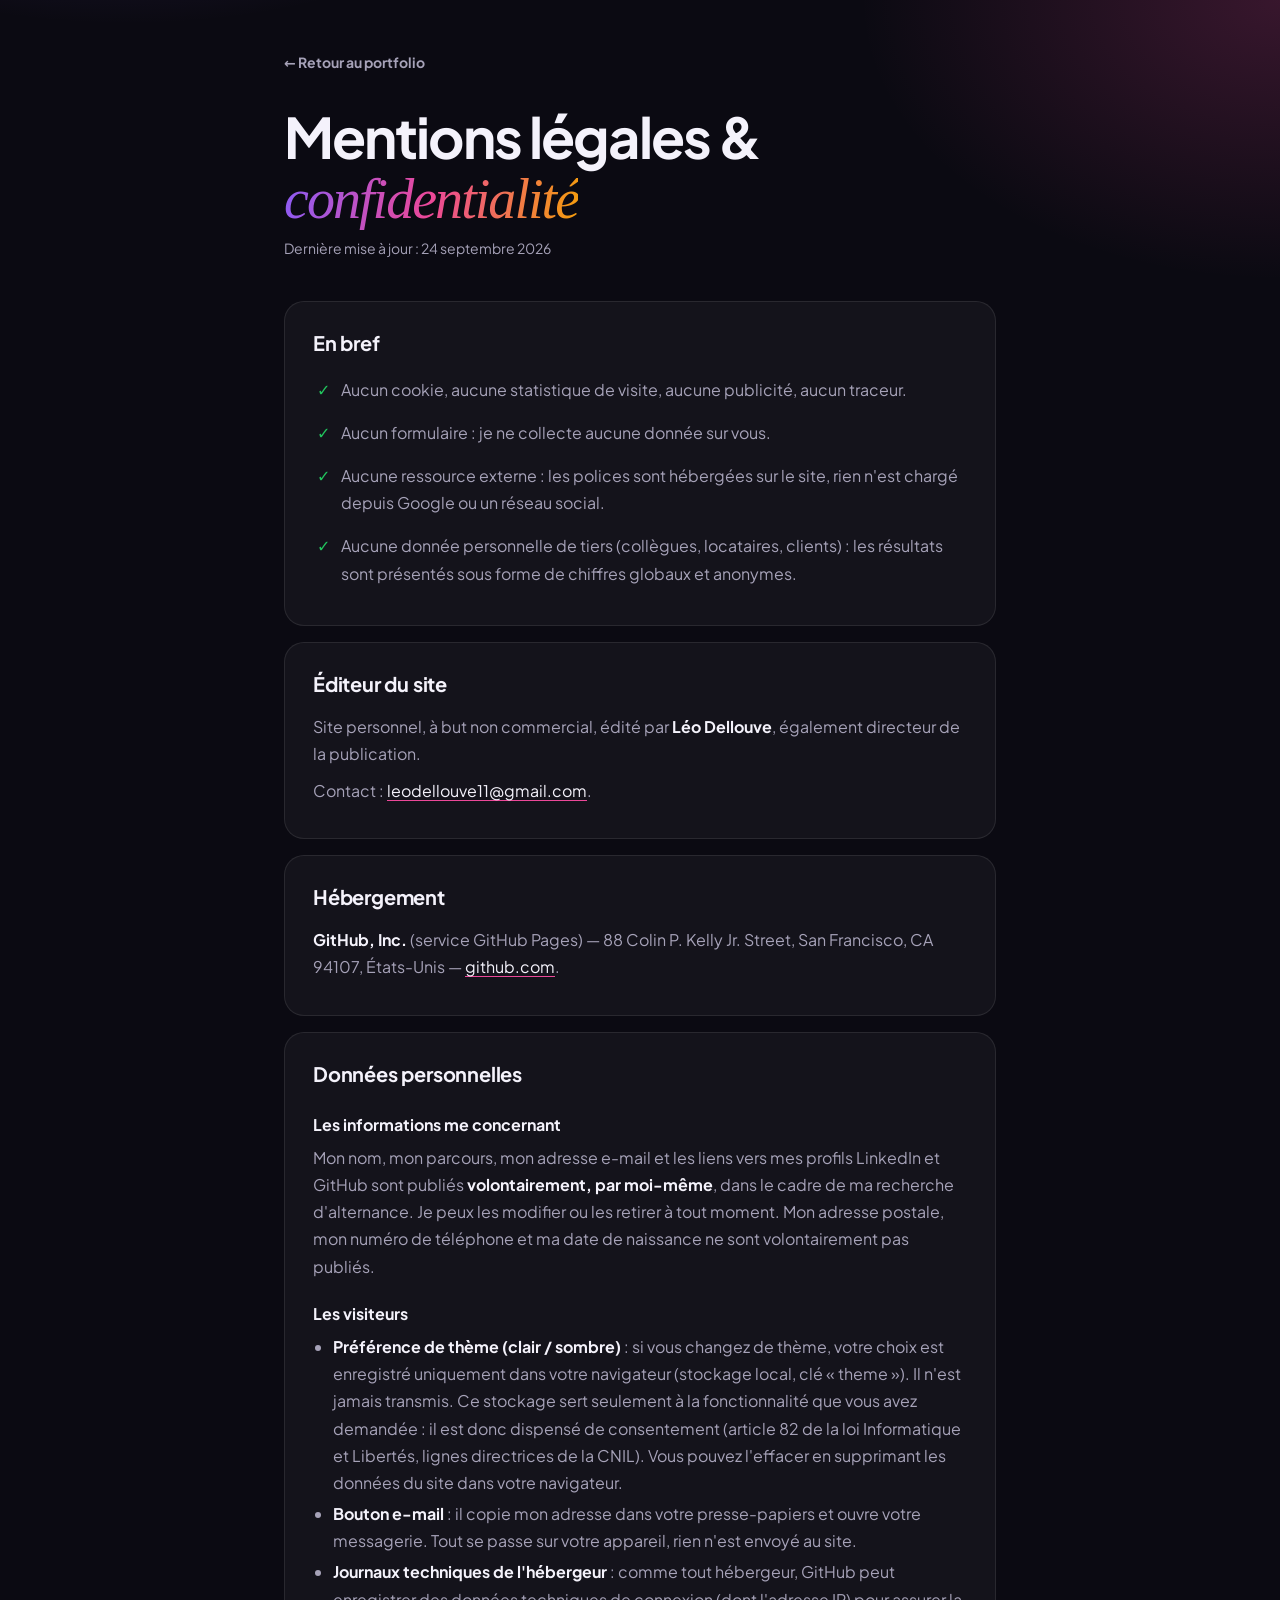
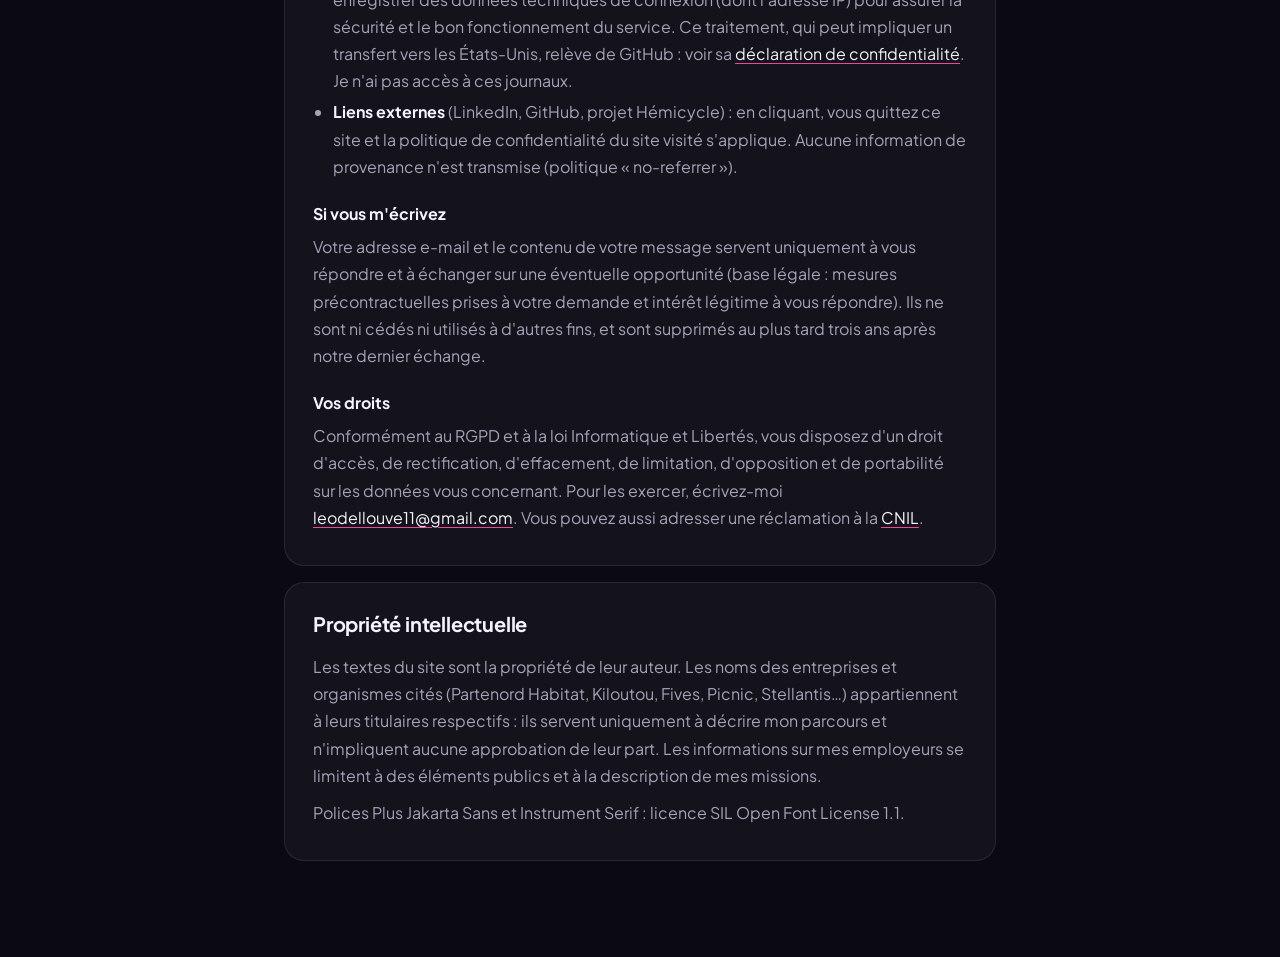
==== mentions-legales.html @ 515e2c65 "Mise en conformité RGPD du portfolio - Polices hébergées sur le site : plus aucune requête vers Goog" ====
<!DOCTYPE html>
<html lang="fr">
<head>
  <meta charset="utf-8">
  <meta name="viewport" content="width=device-width, initial-scale=1">
  <title>Mentions légales</title>
  <meta name="description" content="Mentions légales et politique de confidentialité du portfolio.">
  <meta http-equiv="Content-Security-Policy" content="default-src 'self'; script-src 'self' 'unsafe-inline'; style-src 'self' 'unsafe-inline'; img-src 'self' data:; font-src 'self'; connect-src 'none'; frame-src 'none'; object-src 'none'; base-uri 'self'; form-action 'none'">
  <meta name="referrer" content="no-referrer">
  <meta name="robots" content="noindex">
  <link rel="stylesheet" href="fonts/fonts.css">
  <style>
    :root {
      --bg: #0b0a12; --surface: rgba(255,255,255,.04); --border: rgba(255,255,255,.09);
      --text: #f4f2fb; --muted: #a6a2b8; --a1: #8b5cf6; --a2: #ec4899; --a3: #f59e0b;
      color-scheme: dark;
    }
    :root[data-theme="light"] {
      --bg: #fbfaff; --surface: rgba(255,255,255,.8); --border: rgba(20,16,40,.1);
      --text: #16131f; --muted: #5b566e; --a1: #7c3aed; --a2: #db2777; --a3: #d97706;
      color-scheme: light;
    }
    * { box-sizing: border-box; }
    body {
      margin: 0; background: var(--bg); color: var(--text);
      font: 16px/1.7 "Plus Jakarta Sans", system-ui, -apple-system, sans-serif; -webkit-font-smoothing: antialiased;
      background-image: radial-gradient(700px 400px at 10% -10%, color-mix(in srgb, var(--a1) 30%, transparent), transparent 70%),
                        radial-gradient(600px 400px at 100% 0%, color-mix(in srgb, var(--a2) 20%, transparent), transparent 70%);
      background-repeat: no-repeat;
    }
    .wrap { max-width: 760px; margin: 0 auto; padding: 48px 24px 80px; }
    a { color: var(--text); text-decoration-color: var(--a2); text-underline-offset: 3px; }
    .back { display: inline-flex; gap: 8px; font-weight: 700; font-size: 14px; text-decoration: none; color: var(--muted); }
    .back:hover { color: var(--text); }
    h1 { font-size: clamp(36px, 7vw, 56px); line-height: 1.05; letter-spacing: -.035em; margin: 32px 0 8px; }
    h1 em {
      font-family: "Instrument Serif", Georgia, serif; font-weight: 400;
      background: linear-gradient(100deg, var(--a1), var(--a2) 50%, var(--a3)); -webkit-background-clip: text; background-clip: text; color: transparent;
    }
    .updated { color: var(--muted); font-size: 14px; margin: 0 0 40px; }
    section { background: var(--surface); border: 1px solid var(--border); border-radius: 20px; padding: 24px 28px; margin-bottom: 16px; }
    h2 { font-size: 20px; letter-spacing: -.01em; margin: 0 0 12px; }
    h3 { font-size: 16px; margin: 20px 0 6px; }
    p, li { color: var(--muted); }
    p { margin: 0 0 10px; }
    ul { margin: 0 0 10px; padding-left: 20px; }
    li { margin: 4px 0; }
    strong { color: var(--text); }
    .ok { display: grid; gap: 8px; list-style: none; padding: 0; }
    .ok li { padding-left: 28px; position: relative; }
    .ok li::before { content: "✓"; position: absolute; left: 4px; font-weight: 800; color: #22c55e; }
    @media (max-width: 640px) { .wrap { padding: 32px 16px 64px; } section { padding: 20px; } }
  </style>
</head>
<body>
  <main class="wrap">
    <a class="back" href="./">← Retour au portfolio</a>
    <h1>Mentions légales &amp; <em>confidentialité</em></h1>
    <p class="updated">Dernière mise à jour : 24 septembre 2026</p>

    <section>
      <h2>En bref</h2>
      <ul class="ok">
        <li>Aucun cookie, aucune statistique de visite, aucune publicité, aucun traceur.</li>
        <li>Aucun formulaire : je ne collecte aucune donnée sur vous.</li>
        <li>Aucune ressource externe : les polices sont hébergées sur le site, rien n'est chargé depuis Google ou un réseau social.</li>
        <li>Aucune donnée personnelle de tiers (collègues, locataires, clients) : les résultats sont présentés sous forme de chiffres globaux et anonymes.</li>
      </ul>
    </section>

    <section>
      <h2>Éditeur du site</h2>
      <p>Site personnel, à but non commercial, édité par <strong class="js-nom">Léo Dellouve</strong>, également directeur de la publication.</p>
      <p>Contact : <a class="js-mail" href="#">par e-mail</a>.</p>
    </section>

    <section>
      <h2>Hébergement</h2>
      <p><strong>GitHub, Inc.</strong> (service GitHub Pages) — 88 Colin P. Kelly Jr. Street, San Francisco, CA 94107, États-Unis — <a href="https://github.com" target="_blank" rel="noopener noreferrer">github.com</a>.</p>
    </section>

    <section>
      <h2>Données personnelles</h2>

      <h3>Les informations me concernant</h3>
      <p>Mon nom, mon parcours, mon adresse e-mail et les liens vers mes profils LinkedIn et GitHub sont publiés <strong>volontairement, par moi-même</strong>, dans le cadre de ma recherche d'alternance. Je peux les modifier ou les retirer à tout moment. Mon adresse postale, mon numéro de téléphone et ma date de naissance ne sont volontairement pas publiés.</p>

      <h3>Les visiteurs</h3>
      <ul>
        <li><strong>Préférence de thème (clair / sombre)</strong> : si vous changez de thème, votre choix est enregistré uniquement dans votre navigateur (stockage local, clé « theme »). Il n'est jamais transmis. Ce stockage sert seulement à la fonctionnalité que vous avez demandée : il est donc dispensé de consentement (article 82 de la loi Informatique et Libertés, lignes directrices de la CNIL). Vous pouvez l'effacer en supprimant les données du site dans votre navigateur.</li>
        <li><strong>Bouton e-mail</strong> : il copie mon adresse dans votre presse-papiers et ouvre votre messagerie. Tout se passe sur votre appareil, rien n'est envoyé au site.</li>
        <li><strong>Journaux techniques de l'hébergeur</strong> : comme tout hébergeur, GitHub peut enregistrer des données techniques de connexion (dont l'adresse IP) pour assurer la sécurité et le bon fonctionnement du service. Ce traitement, qui peut impliquer un transfert vers les États-Unis, relève de GitHub : voir sa <a href="https://docs.github.com/fr/site-policy/privacy-policies/github-general-privacy-statement" target="_blank" rel="noopener noreferrer">déclaration de confidentialité</a>. Je n'ai pas accès à ces journaux.</li>
        <li><strong>Liens externes</strong> (LinkedIn, GitHub, projet Hémicycle) : en cliquant, vous quittez ce site et la politique de confidentialité du site visité s'applique. Aucune information de provenance n'est transmise (politique « no-referrer »).</li>
      </ul>

      <h3>Si vous m'écrivez</h3>
      <p>Votre adresse e-mail et le contenu de votre message servent uniquement à vous répondre et à échanger sur une éventuelle opportunité (base légale : mesures précontractuelles prises à votre demande et intérêt légitime à vous répondre). Ils ne sont ni cédés ni utilisés à d'autres fins, et sont supprimés au plus tard trois ans après notre dernier échange.</p>

      <h3>Vos droits</h3>
      <p>Conformément au RGPD et à la loi Informatique et Libertés, vous disposez d'un droit d'accès, de rectification, d'effacement, de limitation, d'opposition et de portabilité sur les données vous concernant. Pour les exercer, écrivez-moi <a class="js-mail" href="#">par e-mail</a>. Vous pouvez aussi adresser une réclamation à la <a href="https://www.cnil.fr/fr/plaintes" target="_blank" rel="noopener noreferrer">CNIL</a>.</p>
    </section>

    <section>
      <h2>Propriété intellectuelle</h2>
      <p>Les textes du site sont la propriété de leur auteur. Les noms des entreprises et organismes cités (Partenord Habitat, Kiloutou, Fives, Picnic, Stellantis…) appartiennent à leurs titulaires respectifs : ils servent uniquement à décrire mon parcours et n'impliquent aucune approbation de leur part. Les informations sur mes employeurs se limitent à des éléments publics et à la description de mes missions.</p>
      <p>Polices Plus Jakarta Sans et Instrument Serif : licence SIL Open Font License 1.1.</p>
    </section>
  </main>

  <script src="data.js"></script>
  <script>
    const d = window.PORTFOLIO || {};
    const mail = (d.liens || {}).email;
    if (d.nom) document.querySelectorAll(".js-nom").forEach(el => el.textContent = d.nom);
    document.querySelectorAll(".js-mail").forEach(a => {
      if (mail) { a.href = "mailto:" + mail; a.textContent = mail; }
      else a.replaceWith(document.createTextNode("via LinkedIn"));
    });
    try { const t = localStorage.getItem("theme"); if (t) document.documentElement.dataset.theme = t; } catch (e) {}
  </script>
</body>
</html>
---- fonts/fonts.css ----
/* Polices hébergées sur le site (aucune requête vers Google Fonts).
   Plus Jakarta Sans et Instrument Serif — licence SIL Open Font License 1.1 (voir les fichiers OFL-*.txt). */

@font-face {
  font-family: "Plus Jakarta Sans";
  font-style: normal;
  font-display: swap;
  font-weight: 200 800;
  src: url("plus-jakarta-sans-latin-ext-wght-normal.woff2") format("woff2-variations");
  unicode-range: U+0100-02BA, U+02BD-02C5, U+02C7-02CC, U+02CE-02D7, U+02DD-02FF, U+0304, U+0308, U+0329, U+1D00-1DBF, U+1E00-1E9F, U+1EF2-1EFF, U+2020, U+20A0-20AB, U+20AD-20C0, U+2113, U+2C60-2C7F, U+A720-A7FF;
}
@font-face {
  font-family: "Plus Jakarta Sans";
  font-style: normal;
  font-display: swap;
  font-weight: 200 800;
  src: url("plus-jakarta-sans-latin-wght-normal.woff2") format("woff2-variations");
  unicode-range: U+0000-00FF, U+0131, U+0152-0153, U+02BB-02BC, U+02C6, U+02DA, U+02DC, U+0304, U+0308, U+0329, U+2000-206F, U+20AC, U+2122, U+2191, U+2193, U+2212, U+2215, U+FEFF, U+FFFD;
}
@font-face {
  font-family: "Instrument Serif";
  font-style: italic;
  font-display: swap;
  font-weight: 400;
  src: url("instrument-serif-latin-ext-400-italic.woff2") format("woff2");
  unicode-range: U+0100-02BA, U+02BD-02C5, U+02C7-02CC, U+02CE-02D7, U+02DD-02FF, U+0304, U+0308, U+0329, U+1D00-1DBF, U+1E00-1E9F, U+1EF2-1EFF, U+2020, U+20A0-20AB, U+20AD-20C0, U+2113, U+2C60-2C7F, U+A720-A7FF;
}
@font-face {
  font-family: "Instrument Serif";
  font-style: italic;
  font-display: swap;
  font-weight: 400;
  src: url("instrument-serif-latin-400-italic.woff2") format("woff2");
  unicode-range: U+0000-00FF, U+0131, U+0152-0153, U+02BB-02BC, U+02C6, U+02DA, U+02DC, U+0304, U+0308, U+0329, U+2000-206F, U+20AC, U+2122, U+2191, U+2193, U+2212, U+2215, U+FEFF, U+FFFD;
}
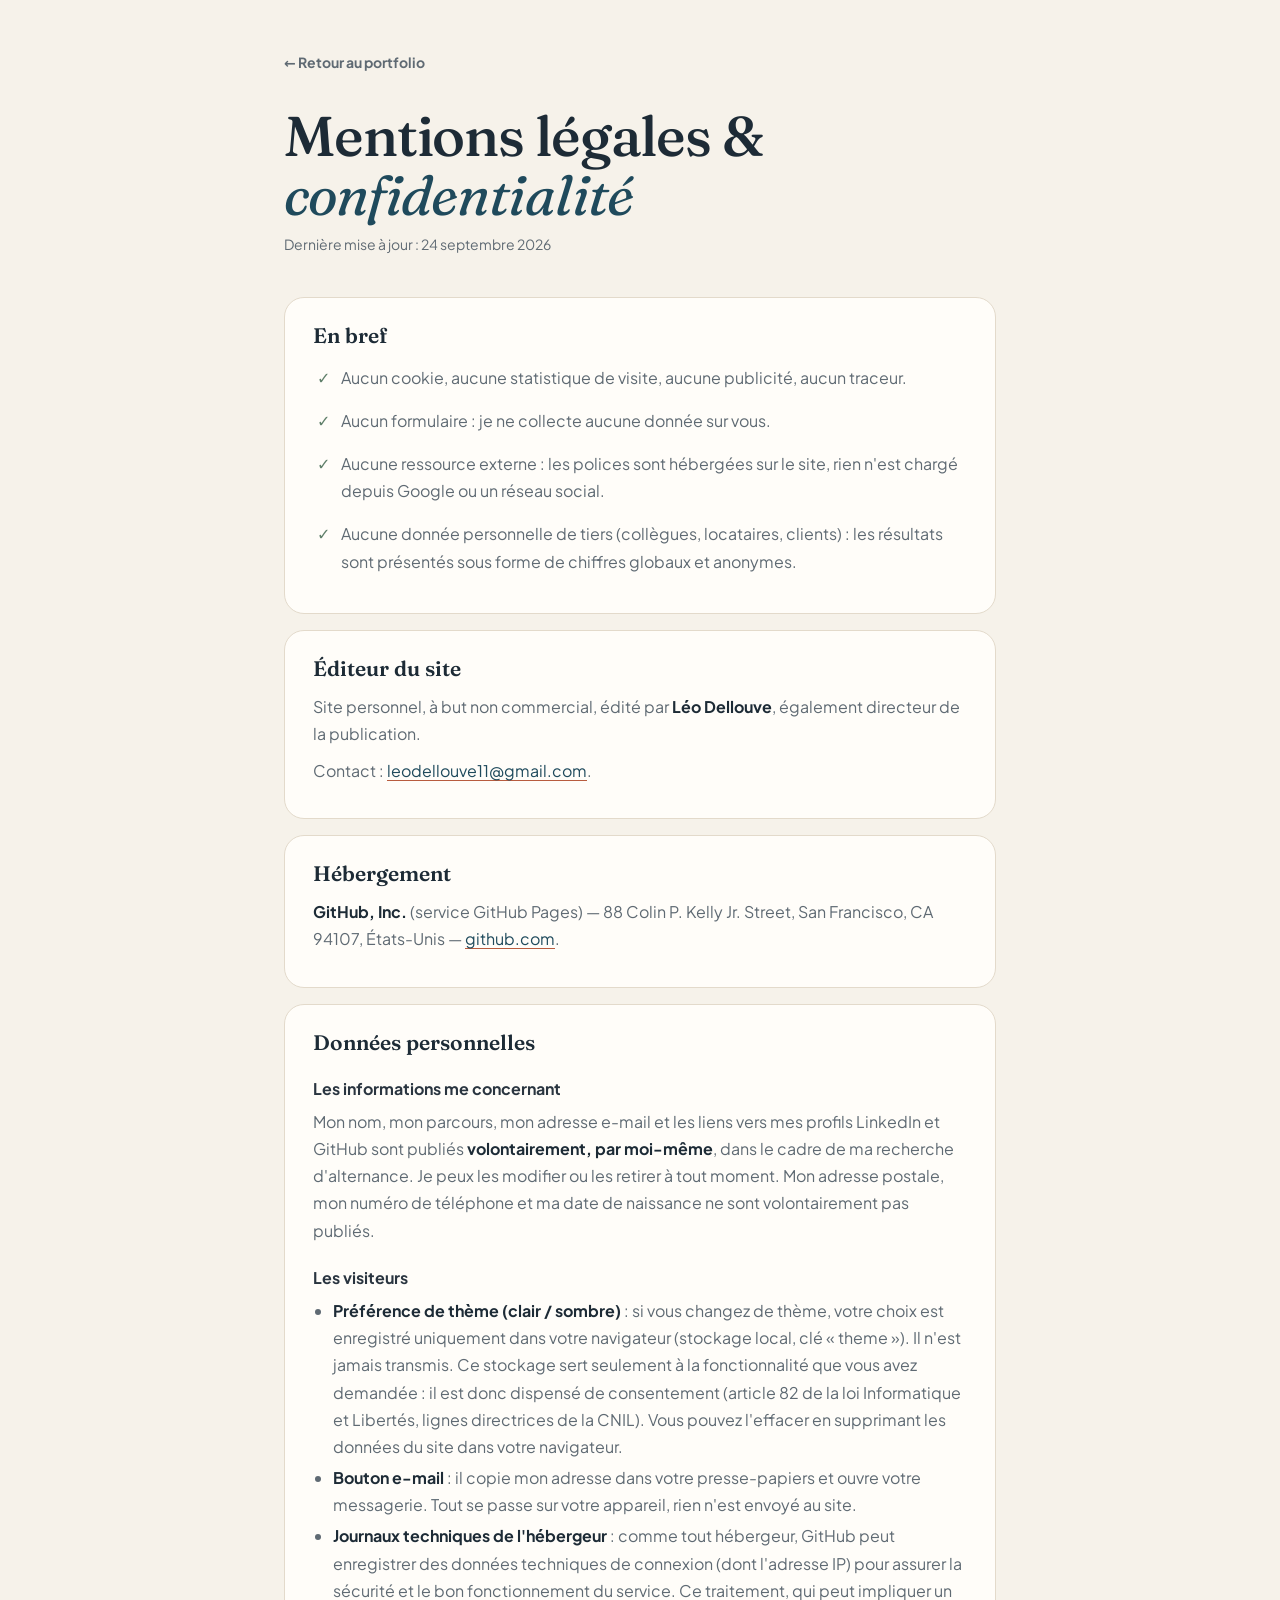
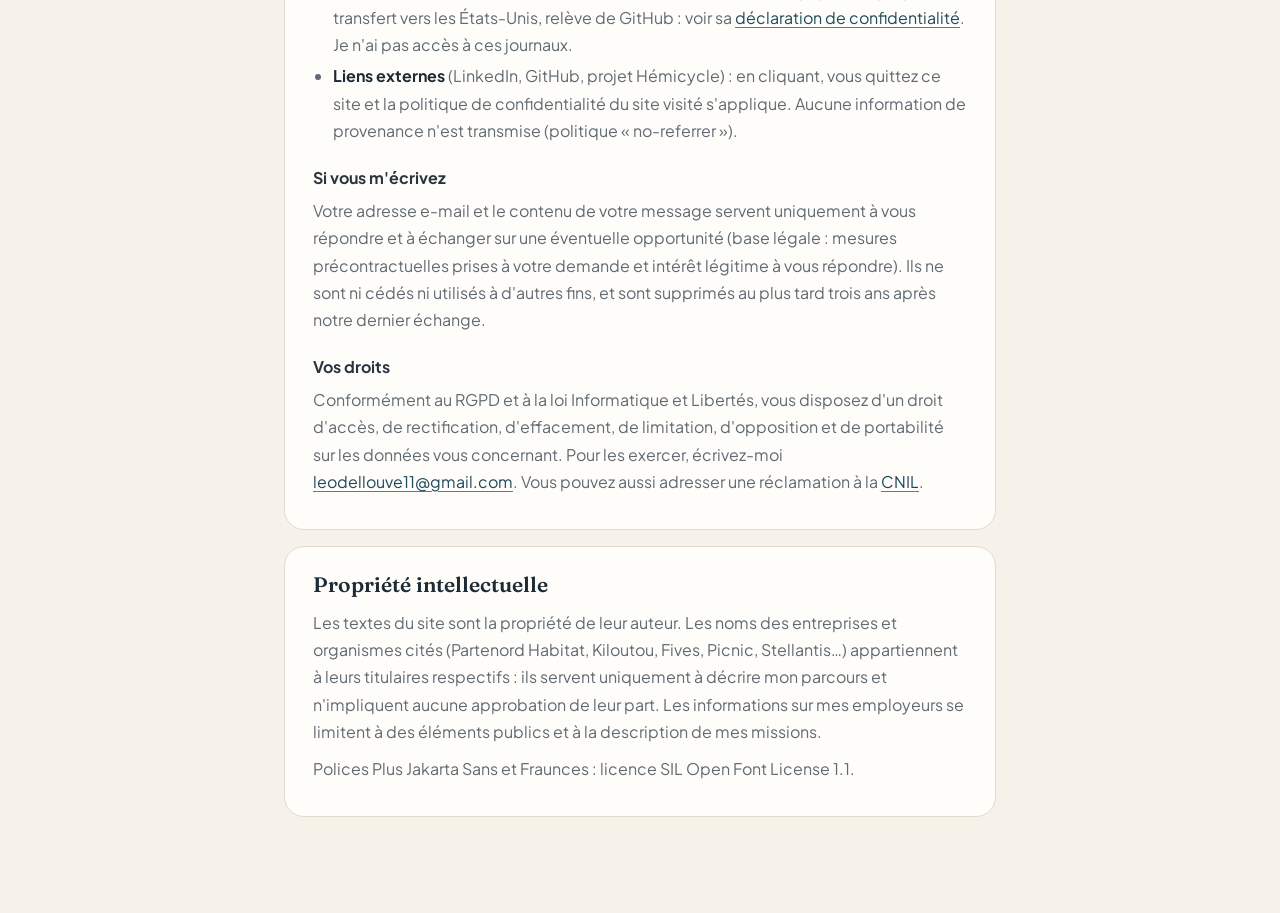
==== commit cfbe0bc6: "Nouvelle identité visuelle orientée RH Remplace le thème néon par un design sobre et chaleureux : fo" ====
--- a/mentions-legales.html
+++ b/mentions-legales.html
@@ -11,44 +11,38 @@
   <link rel="stylesheet" href="fonts/fonts.css">
   <style>
     :root {
-      --bg: #0b0a12; --surface: rgba(255,255,255,.04); --border: rgba(255,255,255,.09);
-      --text: #f4f2fb; --muted: #a6a2b8; --a1: #8b5cf6; --a2: #ec4899; --a3: #f59e0b;
+      --bg: #f6f2ea; --surface: #fffdf9; --border: #e3dacb; --ink: #1d2b36;
+      --text: #2a3540; --muted: #5f6a73; --primary: #1f4a5c; --accent: #b85c3f; --sage: #5f7f6a;
+      color-scheme: light;
+    }
+    :root[data-theme="dark"] {
+      --bg: #141a1f; --surface: #1d252c; --border: #2c353d; --ink: #f1ece3;
+      --text: #dcd6cc; --muted: #a2a8a8; --primary: #8dbccb; --accent: #e39a7f; --sage: #9dbba6;
       color-scheme: dark;
-    }
-    :root[data-theme="light"] {
-      --bg: #fbfaff; --surface: rgba(255,255,255,.8); --border: rgba(20,16,40,.1);
-      --text: #16131f; --muted: #5b566e; --a1: #7c3aed; --a2: #db2777; --a3: #d97706;
-      color-scheme: light;
     }
     * { box-sizing: border-box; }
     body {
       margin: 0; background: var(--bg); color: var(--text);
       font: 16px/1.7 "Plus Jakarta Sans", system-ui, -apple-system, sans-serif; -webkit-font-smoothing: antialiased;
-      background-image: radial-gradient(700px 400px at 10% -10%, color-mix(in srgb, var(--a1) 30%, transparent), transparent 70%),
-                        radial-gradient(600px 400px at 100% 0%, color-mix(in srgb, var(--a2) 20%, transparent), transparent 70%);
-      background-repeat: no-repeat;
     }
     .wrap { max-width: 760px; margin: 0 auto; padding: 48px 24px 80px; }
-    a { color: var(--text); text-decoration-color: var(--a2); text-underline-offset: 3px; }
+    a { color: var(--primary); text-decoration-color: var(--accent); text-underline-offset: 3px; }
     .back { display: inline-flex; gap: 8px; font-weight: 700; font-size: 14px; text-decoration: none; color: var(--muted); }
-    .back:hover { color: var(--text); }
-    h1 { font-size: clamp(36px, 7vw, 56px); line-height: 1.05; letter-spacing: -.035em; margin: 32px 0 8px; }
-    h1 em {
-      font-family: "Instrument Serif", Georgia, serif; font-weight: 400;
-      background: linear-gradient(100deg, var(--a1), var(--a2) 50%, var(--a3)); -webkit-background-clip: text; background-clip: text; color: transparent;
-    }
+    .back:hover { color: var(--ink); }
+    h1 { font: 500 clamp(36px, 7vw, 56px)/1.05 Fraunces, Georgia, serif; letter-spacing: -.02em; margin: 32px 0 8px; color: var(--ink); }
+    h1 em { font-style: italic; font-weight: 400; color: var(--primary); }
     .updated { color: var(--muted); font-size: 14px; margin: 0 0 40px; }
     section { background: var(--surface); border: 1px solid var(--border); border-radius: 20px; padding: 24px 28px; margin-bottom: 16px; }
-    h2 { font-size: 20px; letter-spacing: -.01em; margin: 0 0 12px; }
+    h2 { font: 600 21px Fraunces, Georgia, serif; margin: 0 0 12px; color: var(--ink); }
     h3 { font-size: 16px; margin: 20px 0 6px; }
     p, li { color: var(--muted); }
     p { margin: 0 0 10px; }
     ul { margin: 0 0 10px; padding-left: 20px; }
     li { margin: 4px 0; }
-    strong { color: var(--text); }
+    strong { color: var(--ink); }
     .ok { display: grid; gap: 8px; list-style: none; padding: 0; }
     .ok li { padding-left: 28px; position: relative; }
-    .ok li::before { content: "✓"; position: absolute; left: 4px; font-weight: 800; color: #22c55e; }
+    .ok li::before { content: "✓"; position: absolute; left: 4px; font-weight: 800; color: var(--sage); }
     @media (max-width: 640px) { .wrap { padding: 32px 16px 64px; } section { padding: 20px; } }
   </style>
 </head>
@@ -103,7 +97,7 @@
     <section>
       <h2>Propriété intellectuelle</h2>
       <p>Les textes du site sont la propriété de leur auteur. Les noms des entreprises et organismes cités (Partenord Habitat, Kiloutou, Fives, Picnic, Stellantis…) appartiennent à leurs titulaires respectifs : ils servent uniquement à décrire mon parcours et n'impliquent aucune approbation de leur part. Les informations sur mes employeurs se limitent à des éléments publics et à la description de mes missions.</p>
-      <p>Polices Plus Jakarta Sans et Instrument Serif : licence SIL Open Font License 1.1.</p>
+      <p>Polices Plus Jakarta Sans et Fraunces : licence SIL Open Font License 1.1.</p>
     </section>
   </main>
 
--- a/fonts/fonts.css
+++ b/fonts/fonts.css
@@ -1,5 +1,5 @@
 /* Polices hébergées sur le site (aucune requête vers Google Fonts).
-   Plus Jakarta Sans et Instrument Serif — licence SIL Open Font License 1.1 (voir les fichiers OFL-*.txt). */
+   Plus Jakarta Sans et Fraunces — licence SIL Open Font License 1.1 (voir les fichiers OFL-*.txt). */
 
 @font-face {
   font-family: "Plus Jakarta Sans";
@@ -18,18 +18,34 @@
   unicode-range: U+0000-00FF, U+0131, U+0152-0153, U+02BB-02BC, U+02C6, U+02DA, U+02DC, U+0304, U+0308, U+0329, U+2000-206F, U+20AC, U+2122, U+2191, U+2193, U+2212, U+2215, U+FEFF, U+FFFD;
 }
 @font-face {
-  font-family: "Instrument Serif";
-  font-style: italic;
+  font-family: "Fraunces";
+  font-style: normal;
   font-display: swap;
-  font-weight: 400;
-  src: url("instrument-serif-latin-ext-400-italic.woff2") format("woff2");
+  font-weight: 100 900;
+  src: url("fraunces-latin-ext-wght-normal.woff2") format("woff2-variations");
   unicode-range: U+0100-02BA, U+02BD-02C5, U+02C7-02CC, U+02CE-02D7, U+02DD-02FF, U+0304, U+0308, U+0329, U+1D00-1DBF, U+1E00-1E9F, U+1EF2-1EFF, U+2020, U+20A0-20AB, U+20AD-20C0, U+2113, U+2C60-2C7F, U+A720-A7FF;
 }
 @font-face {
-  font-family: "Instrument Serif";
+  font-family: "Fraunces";
+  font-style: normal;
+  font-display: swap;
+  font-weight: 100 900;
+  src: url("fraunces-latin-wght-normal.woff2") format("woff2-variations");
+  unicode-range: U+0000-00FF, U+0131, U+0152-0153, U+02BB-02BC, U+02C6, U+02DA, U+02DC, U+0304, U+0308, U+0329, U+2000-206F, U+20AC, U+2122, U+2191, U+2193, U+2212, U+2215, U+FEFF, U+FFFD;
+}
+@font-face {
+  font-family: "Fraunces";
   font-style: italic;
   font-display: swap;
-  font-weight: 400;
-  src: url("instrument-serif-latin-400-italic.woff2") format("woff2");
+  font-weight: 100 900;
+  src: url("fraunces-latin-ext-wght-italic.woff2") format("woff2-variations");
+  unicode-range: U+0100-02BA, U+02BD-02C5, U+02C7-02CC, U+02CE-02D7, U+02DD-02FF, U+0304, U+0308, U+0329, U+1D00-1DBF, U+1E00-1E9F, U+1EF2-1EFF, U+2020, U+20A0-20AB, U+20AD-20C0, U+2113, U+2C60-2C7F, U+A720-A7FF;
+}
+@font-face {
+  font-family: "Fraunces";
+  font-style: italic;
+  font-display: swap;
+  font-weight: 100 900;
+  src: url("fraunces-latin-wght-italic.woff2") format("woff2-variations");
   unicode-range: U+0000-00FF, U+0131, U+0152-0153, U+02BB-02BC, U+02C6, U+02DA, U+02DC, U+0304, U+0308, U+0329, U+2000-206F, U+20AC, U+2122, U+2191, U+2193, U+2212, U+2215, U+FEFF, U+FFFD;
 }
